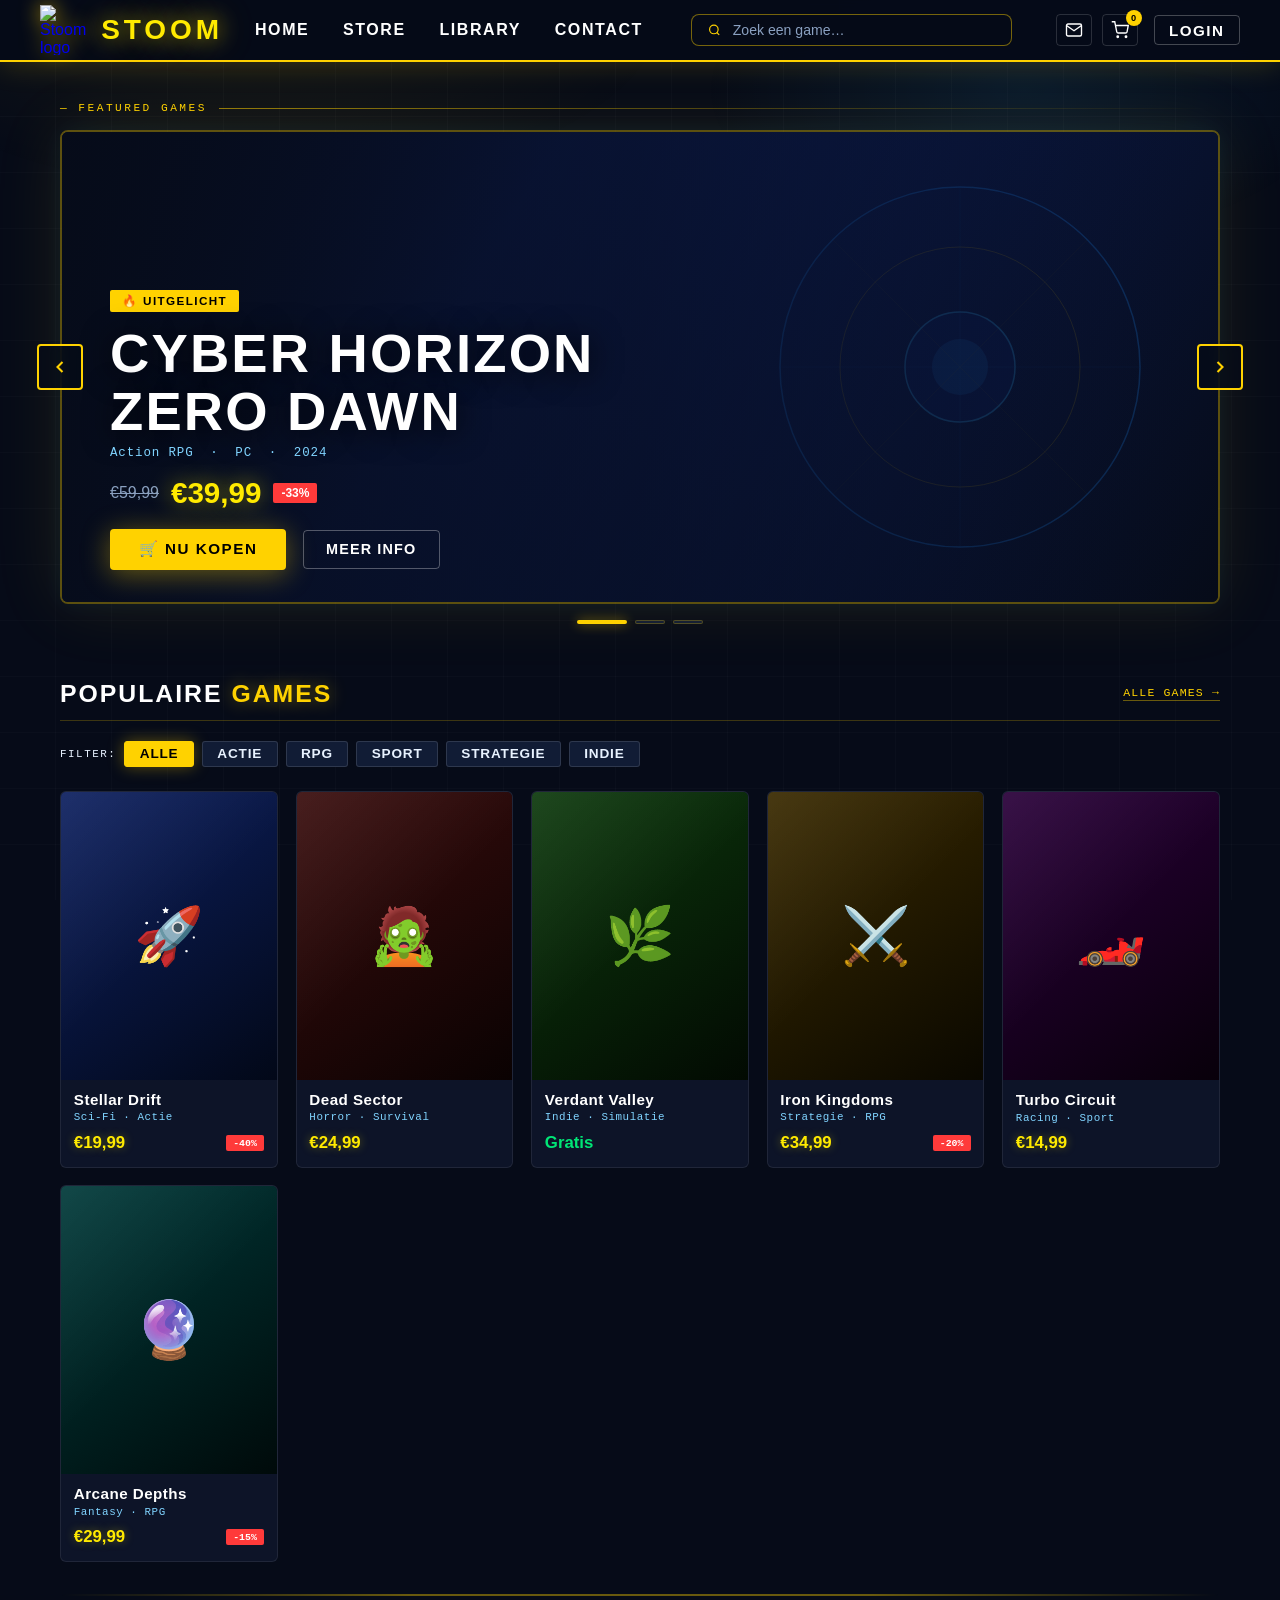
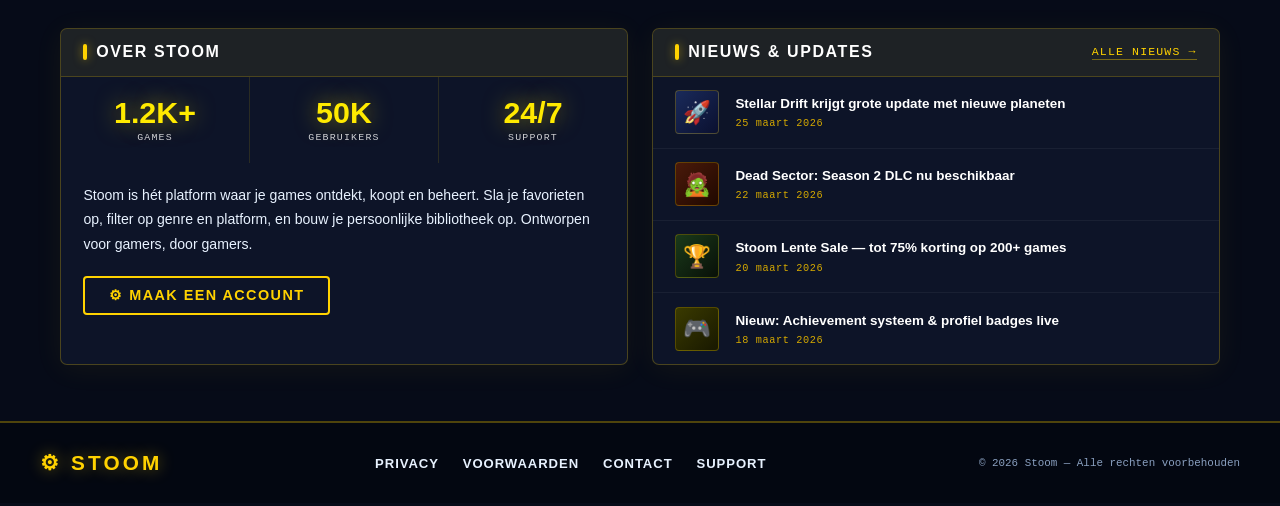
==== backend/public/index.html @ c9457414 "fixed it all" ====
﻿<!DOCTYPE html>
<html lang="nl">
<head>
  <meta charset="UTF-8" />
  <meta name="viewport" content="width=device-width, initial-scale=1.0" />
  <title>Stoom – Game Marketplace</title>
  <link rel="stylesheet" href="css/style.css" />
  
</head>
<body>


<nav>
  
  <div class="nav-top">
    <div class="nav-left">
      <a href="#" class="nav-logo">
        <img src="css/betere-stoom.png" alt="Stoom logo" class="logo-icon" />
        <span class="logo-text">Stoom</span>
      </a>

      <div class="nav-links">
        <a href="index.html" class="active">Home</a>
        <a href="store.html">Store</a>
        <a href="library.html">Library</a>
        <a href="contact.html">Contact</a>
      </div>
    </div>

    <div class="nav-search">
      <svg width="14" height="14" viewBox="0 0 24 24" fill="none" stroke="#ffd200" stroke-width="2.2">
        <circle cx="11" cy="11" r="8"/><line x1="21" y1="21" x2="16.65" y2="16.65"/>
      </svg>
      <input type="text" placeholder="Zoek een game…" />
    </div>

    <div class="nav-right">
      <div class="nav-icons">
        <button class="nav-icon-btn" title="Berichten">
          <svg width="18" height="18" viewBox="0 0 24 24" fill="none" stroke="currentColor" stroke-width="1.8">
            <path d="M4 4h16c1.1 0 2 .9 2 2v12c0 1.1-.9 2-2 2H4c-1.1 0-2-.9-2-2V6c0-1.1.9-2 2-2z"/>
            <polyline points="22,6 12,13 2,6"/>
          </svg>
        </button>
        <button class="nav-icon-btn" title="Winkelwagen">
          <svg width="18" height="18" viewBox="0 0 24 24" fill="none" stroke="currentColor" stroke-width="1.8">
            <circle cx="9" cy="21" r="1"/><circle cx="20" cy="21" r="1"/>
            <path d="M1 1h4l2.68 13.39a2 2 0 0 0 2 1.61h9.72a2 2 0 0 0 2-1.61L23 6H6"/>
          </svg>
          <span class="cart-badge">3</span>
        </button>
      </div>
      <a href="login.html" class="nav-login">Login</a>
    </div>
  </div>

  
</nav>

<!-- HERO -->
<section class="hero">
  <div class="section-eyebrow">
    <span class="eyebrow-text">— Featured games</span>
    <span class="eyebrow-line"></span>
  </div>

  <div class="carousel-wrap">
    <button class="carousel-arrow left" id="prevBtn">
      <svg width="20" height="20" viewBox="0 0 24 24" fill="none" stroke="currentColor" stroke-width="2.5"><polyline points="15 18 9 12 15 6"/></svg>
    </button>

    <div class="carousel-track">
      <!-- Slide 1 -->
      <div class="slide active">
        <div class="slide-bg s1">
          <svg class="slide-deco" width="400" height="400" viewBox="0 0 400 400">
            <circle cx="200" cy="200" r="180" stroke="#1e90ff" stroke-width="1.5" fill="none"/>
            <circle cx="200" cy="200" r="120" stroke="#ffd200" stroke-width="1" fill="none" opacity="0.5"/>
            <circle cx="200" cy="200" r="55" fill="#0d2060" stroke="#32b4ff" stroke-width="1.5"/>
            <circle cx="200" cy="200" r="28" fill="#1e90ff" opacity="0.45"/>
            <line x1="200" y1="20" x2="200" y2="380" stroke="#1e90ff" stroke-width="0.5" opacity="0.4"/>
            <line x1="20"  y1="200" x2="380" y2="200" stroke="#1e90ff" stroke-width="0.5" opacity="0.4"/>
            <line x1="73"  y1="73"  x2="327" y2="327" stroke="#ffd200" stroke-width="0.5" opacity="0.25"/>
            <line x1="327" y1="73"  x2="73"  y2="327" stroke="#ffd200" stroke-width="0.5" opacity="0.25"/>
          </svg>
        </div>
        <div class="slide-overlay"></div>
        <div class="slide-content">
          <div class="slide-badge">🔥 Uitgelicht</div>
          <div class="slide-title">Cyber Horizon<br>Zero Dawn</div>
          <div class="slide-sub">Action RPG &nbsp;·&nbsp; PC &nbsp;·&nbsp; 2024</div>
          <div class="slide-price-row">
            <span class="price-old">€59,99</span>
            <span class="price-new">€39,99</span>
            <span class="price-badge">-33%</span>
          </div>
          <a href="#" class="btn-buy">🛒 Nu Kopen</a>
          <a href="#" class="btn-secondary">Meer info</a>
        </div>
      </div>

      <!-- Slide 2 -->
      <div class="slide">
        <div class="slide-bg s2">
          <svg class="slide-deco" width="400" height="400" viewBox="0 0 400 400">
            <polygon points="200,20 380,200 200,380 20,200" stroke="#ff4444" stroke-width="1.5" fill="none"/>
            <polygon points="200,60 340,200 200,340 60,200" stroke="#ff8888" stroke-width="1" fill="none" opacity="0.5"/>
            <circle cx="200" cy="200" r="40" fill="#3a0a0a" stroke="#ff4444" stroke-width="1.5"/>
            <circle cx="200" cy="200" r="18" fill="#cc0000" opacity="0.6"/>
          </svg>
        </div>
        <div class="slide-overlay"></div>
        <div class="slide-content">
          <div class="slide-badge" style="background:#ff4444;color:#fff">⚔️ Bestseller</div>
          <div class="slide-title">Dark Realm<br>Chronicles</div>
          <div class="slide-sub">Fantasy RPG &nbsp;·&nbsp; PC / Console &nbsp;·&nbsp; 2023</div>
          <div class="slide-price-row"><span class="price-new">€29,99</span></div>
          <a href="#" class="btn-buy" style="background:#ff4444;box-shadow:0 4px 24px rgba(255,68,68,0.45)">🛒 Bekijk Game</a>
          <a href="#" class="btn-secondary">Meer info</a>
        </div>
      </div>

      <!-- Slide 3 -->
      <div class="slide">
        <div class="slide-bg s3">
          <svg class="slide-deco" width="400" height="400" viewBox="0 0 400 400">
            <circle cx="200" cy="200" r="170" stroke="#00e676" stroke-width="1.5" fill="none" opacity="0.5"/>
            <rect x="80" y="80" width="240" height="240" rx="35" stroke="#00e676" stroke-width="1" fill="none"/>
            <circle cx="200" cy="200" r="55" fill="#0a2a0a" stroke="#00e676" stroke-width="1.5"/>
            <circle cx="200" cy="200" r="24" fill="#00c060" opacity="0.5"/>
          </svg>
        </div>
        <div class="slide-overlay"></div>
        <div class="slide-content">
          <div class="slide-badge" style="background:#00c060;color:#fff">🎮 Gratis te Spelen</div>
          <div class="slide-title">Forest<br>Legends Online</div>
          <div class="slide-sub">MMO &nbsp;·&nbsp; PC &nbsp;·&nbsp; Free to Play</div>
          <div class="slide-price-row">
            <span class="price-new" style="color:#00e676;text-shadow:0 0 22px rgba(0,230,118,0.45)">Gratis</span>
          </div>
          <a href="#" class="btn-buy" style="background:#00c060;box-shadow:0 4px 24px rgba(0,192,96,0.45)">▶ Speel Nu</a>
          <a href="#" class="btn-secondary">Meer info</a>
        </div>
      </div>
    </div>

    <button class="carousel-arrow right" id="nextBtn">
      <svg width="20" height="20" viewBox="0 0 24 24" fill="none" stroke="currentColor" stroke-width="2.5"><polyline points="9 18 15 12 9 6"/></svg>
    </button>
  </div>

  <div class="carousel-dots">
    <button class="dot active" data-i="0"></button>
    <button class="dot" data-i="1"></button>
    <button class="dot" data-i="2"></button>
  </div>
</section>

<!-- GAME GRID -->
<section class="section">
  <div class="sec-head">
    <h2 class="sec-title">Populaire <em>Games</em></h2>
    <a href="#" class="see-all">Alle games →</a>
  </div>
  <div class="filters">
    <span class="filter-label">Filter:</span>
    <button class="chip active">Alle</button>
    <button class="chip">Actie</button>
    <button class="chip">RPG</button>
    <button class="chip">Sport</button>
    <button class="chip">Strategie</button>
    <button class="chip">Indie</button>
  </div>
  <div class="game-grid">
    <a href="#" class="game-card" data-genres="Sci-Fi, Actie">
      <div class="card-art ca-1">🚀</div>
      <div class="card-info">
        <div class="card-name">Stellar Drift</div>
        <div class="card-genre">Sci-Fi · Actie</div>
        <div class="card-footer"><span class="card-price">€19,99</span><span class="card-disc">-40%</span></div>
      </div>
    </a>
    <a href="#" class="game-card" data-genres="Horror, Survival">
      <div class="card-art ca-2">🧟</div>
      <div class="card-info">
        <div class="card-name">Dead Sector</div>
        <div class="card-genre">Horror · Survival</div>
        <div class="card-footer"><span class="card-price">€24,99</span></div>
      </div>
    </a>
    <a href="#" class="game-card" data-genres="Indie, Simulatie">
      <div class="card-art ca-3">🌿</div>
      <div class="card-info">
        <div class="card-name">Verdant Valley</div>
        <div class="card-genre">Indie · Simulatie</div>
        <div class="card-footer"><span class="card-price free">Gratis</span></div>
      </div>
    </a>
    <a href="#" class="game-card" data-genres="Strategie, RPG">
      <div class="card-art ca-4">⚔️</div>
      <div class="card-info">
        <div class="card-name">Iron Kingdoms</div>
        <div class="card-genre">Strategie · RPG</div>
        <div class="card-footer"><span class="card-price">€34,99</span><span class="card-disc">-20%</span></div>
      </div>
    </a>
    <a href="#" class="game-card" data-genres="Racing, Sport">
      <div class="card-art ca-5">🏎️</div>
      <div class="card-info">
        <div class="card-name">Turbo Circuit</div>
        <div class="card-genre">Racing · Sport</div>
        <div class="card-footer"><span class="card-price">€14,99</span></div>
      </div>
    </a>
    <a href="#" class="game-card" data-genres="Fantasy, RPG">
      <div class="card-art ca-6">🔮</div>
      <div class="card-info">
        <div class="card-name">Arcane Depths</div>
        <div class="card-genre">Fantasy · RPG</div>
        <div class="card-footer"><span class="card-price">€29,99</span><span class="card-disc">-15%</span></div>
      </div>
    </a>
  </div>
</section>

<div class="divider"><hr/></div>

<!-- INFO + NEWS -->
<div class="info-section">
  <div class="panel">
    <div class="panel-head"><span class="panel-title">Over Stoom</span></div>
    <div class="stats-row">
      <div class="stat"><span class="stat-val">1.2K+</span><span class="stat-lbl">Games</span></div>
      <div class="stat"><span class="stat-val">50K</span><span class="stat-lbl">Gebruikers</span></div>
      <div class="stat"><span class="stat-val">24/7</span><span class="stat-lbl">Support</span></div>
    </div>
    <div class="intro-body">
      <p class="intro-desc">Stoom is hét platform waar je games ontdekt, koopt en beheert. Sla je favorieten op, filter op genre en platform, en bouw je persoonlijke bibliotheek op. Ontworpen voor gamers, door gamers.</p>
      <a href="#" class="btn-cta">⚙ Maak een account</a>
    </div>
  </div>

  <div class="panel">
    <div class="panel-head">
      <span class="panel-title">Nieuws & Updates</span>
      <a href="#" class="see-all">Alle nieuws →</a>
    </div>
    <ul class="news-list">
      <li class="news-item">
        <div class="news-icon ni-1">🚀</div>
        <div class="news-info"><div class="news-title">Stellar Drift krijgt grote update met nieuwe planeten</div><div class="news-date">25 maart 2026</div></div>
      </li>
      <li class="news-item">
        <div class="news-icon ni-2">🧟</div>
        <div class="news-info"><div class="news-title">Dead Sector: Season 2 DLC nu beschikbaar</div><div class="news-date">22 maart 2026</div></div>
      </li>
      <li class="news-item">
        <div class="news-icon ni-3">🏆</div>
        <div class="news-info"><div class="news-title">Stoom Lente Sale — tot 75% korting op 200+ games</div><div class="news-date">20 maart 2026</div></div>
      </li>
      <li class="news-item">
        <div class="news-icon ni-4">🎮</div>
        <div class="news-info"><div class="news-title">Nieuw: Achievement systeem & profiel badges live</div><div class="news-date">18 maart 2026</div></div>
      </li>
    </ul>
  </div>
</div>

<!-- FOOTER -->
<footer>
  <div class="foot-logo">⚙ Stoom</div>
  <div class="foot-links">
    <a href="#">Privacy</a>
    <a href="#">Voorwaarden</a>
    <a href="#">Contact</a>
    <a href="#">Support</a>
  </div>
  <div class="foot-copy">© 2026 Stoom — Alle rechten voorbehouden</div>
</footer>

<!-- PURCHASE MODAL -->
<div id="purchaseModal" class="modal">
  <div class="modal-content">
    <div class="modal-header">
      <h3>Game Kopen</h3>
      <button class="modal-close" id="modalClose">&times;</button>
    </div>
    <div class="modal-body">
      <div class="game-purchase-info">
        <div class="purchase-icon">🎮</div>
        <div class="purchase-details">
          <h4 id="purchaseGameName">Game Naam</h4>
          <p id="purchaseGameGenre">Genre</p>
          <div class="purchase-price">
            <span id="purchasePrice">€0,00</span>
          </div>
        </div>
      </div>
      <div class="purchase-confirm">
        <p>Weet je zeker dat je deze game wilt kopen?</p>
        <div class="purchase-buttons">
          <button class="btn-cancel" id="cancelPurchase">Annuleren</button>
          <button class="btn-confirm" id="confirmPurchase">🛒 Bevestigen</button>
        </div>
      </div>
    </div>
  </div>
</div>

<script src="js/app.js"></script>
<script>
// Purchase functionality
let currentGameToBuy = null;

function showPurchaseModal(gameName, gameGenre, gamePrice, gameIcon) {
  currentGameToBuy = { name: gameName, genre: gameGenre, price: gamePrice, icon: gameIcon };
  
  document.getElementById('purchaseGameName').textContent = gameName;
  document.getElementById('purchaseGameGenre').textContent = gameGenre;
  document.getElementById('purchasePrice').textContent = gamePrice;
  document.querySelector('.purchase-icon').textContent = gameIcon;
  
  document.getElementById('purchaseModal').style.display = 'flex';
}

function hidePurchaseModal() {
  document.getElementById('purchaseModal').style.display = 'none';
  currentGameToBuy = null;
}

function purchaseGame() {
  if (!currentGameToBuy) return;
  
  // Get existing purchased games from localStorage
  let purchasedGames = JSON.parse(localStorage.getItem('purchasedGames') || '[]');
  
  // Check if game is already purchased
  const alreadyPurchased = purchasedGames.some(game => game.name === currentGameToBuy.name);
  
  if (alreadyPurchased) {
    alert('Je hebt deze game al gekocht!');
    hidePurchaseModal();
    return;
  }
  
  // Add to purchased games
  purchasedGames.push({
    name: currentGameToBuy.name,
    genre: currentGameToBuy.genre,
    price: currentGameToBuy.price,
    icon: currentGameToBuy.icon,
    purchasedDate: new Date().toISOString()
  });
  
  // Save to localStorage
  localStorage.setItem('purchasedGames', JSON.stringify(purchasedGames));
  
  // Show success message
  alert(`🎉 Gefeliciteerd! "${currentGameToBuy.name}" is toegevoegd aan je bibliotheek!`);
  
  hidePurchaseModal();
  
  // Update cart badge if it exists
  updateCartBadge();
}

// Event listeners
document.addEventListener('DOMContentLoaded', function() {
  // Modal close buttons
  document.getElementById('modalClose').addEventListener('click', hidePurchaseModal);
  document.getElementById('cancelPurchase').addEventListener('click', hidePurchaseModal);
  document.getElementById('confirmPurchase').addEventListener('click', purchaseGame);
  
  // Close modal when clicking outside
  document.getElementById('purchaseModal').addEventListener('click', function(e) {
    if (e.target === this) {
      hidePurchaseModal();
    }
  });
  
  // Add click handlers to all buy buttons
  document.querySelectorAll('.btn-buy').forEach(button => {
    button.addEventListener('click', function(e) {
      e.preventDefault();
      
      // Find the game card or slide content
      const gameCard = this.closest('.game-card') || this.closest('.slide-content');
      if (!gameCard) return;
      
      const gameName = gameCard.querySelector('.card-name, .slide-title')?.textContent || 'Onbekende Game';
      const gameGenre = gameCard.querySelector('.card-genre, .slide-sub')?.textContent || 'Onbekend Genre';
      const gamePrice = gameCard.querySelector('.card-price, .price-new')?.textContent || '€0,00';
      const gameIcon = gameCard.querySelector('.card-art')?.textContent || '🎮';
      
      showPurchaseModal(gameName, gameGenre, gamePrice, gameIcon);
    });
  });
  
  // Update cart badge on page load
  updateCartBadge();
});

function updateCartBadge() {
  const purchasedGames = JSON.parse(localStorage.getItem('purchasedGames') || '[]');
  const cartBadge = document.querySelector('.cart-badge');
  if (cartBadge) {
    cartBadge.textContent = purchasedGames.length;
  }
}
</script>
</body>
</html>
---- backend/public/css/style.css ----
﻿:root {
      --bg:          #060b18;
      --panel:       #0d1428;
      --panel2:      #111c35;
      --gold:        #ffd200;
      --gold-hot:    #ffea00;
      --gold-dim:    #d4a800;
      --blue:        #32b4ff;
      --blue-hot:    #80d4ff;
      --white:       #ffffff;
      --off-white:   #e8f2ff;
      --muted:       #8aa0c0;
      --red:         #ff3a3a;
      --green:       #00e676;
    }
    *, *::before, *::after { box-sizing: border-box; margin: 0; padding: 0; }
    html { scroll-behavior: smooth; }
    body {
      font-family: 'Exo 2', sans-serif;
      background: var(--bg);
      color: var(--white);
      min-height: 100vh;
      overflow-x: hidden;
    }
    body::before {
      content: '';
      position: fixed; inset: 0; z-index: 0; pointer-events: none;
      background:
        radial-gradient(ellipse 60% 40% at 20% 0%, rgba(255,210,0,0.07) 0%, transparent 55%),
        radial-gradient(ellipse 50% 35% at 80% 10%, rgba(50,180,255,0.09) 0%, transparent 50%),
        repeating-linear-gradient(0deg,  transparent, transparent 55px, rgba(255,255,255,0.018) 55px, rgba(255,255,255,0.018) 56px),
        repeating-linear-gradient(90deg, transparent, transparent 55px, rgba(255,255,255,0.018) 55px, rgba(255,255,255,0.018) 56px);
    }

    /* NAV */
    nav {
      position: sticky; top: 0; z-index: 200;
      background: rgba(6,11,24,0.97);
      backdrop-filter: blur(16px);
      border-bottom: 2px solid var(--gold);
      box-shadow: 0 2px 30px rgba(255,210,0,0.18);
    }
    .nav-top {
      display: flex; align-items: center; justify-content: space-between;
      padding: 0 2.5rem; height: 60px; gap: 1rem;
    }
    .nav-left, .nav-right {
      display: flex; align-items: center; gap: 1rem;
    }
    .nav-logo {
      display: flex; align-items: center; gap: 0.7rem;
      text-decoration: none; flex-shrink: 0;
    }
    .logo-icon { width: 50px; height: 50px; object-fit: contain; filter: drop-shadow(0 0 10px rgba(255,210,0,0.7)); background: transparent; }
    .nav-logo img { display: block; width: 50px; height: 50px; object-fit: contain; background: transparent; }
    .logo-text {
      font-family: 'Rajdhani', sans-serif;
      font-size: 1.75rem; font-weight: 700;
      letter-spacing: 0.14em; text-transform: uppercase;
      color: var(--gold-hot);
      text-shadow: 0 0 22px rgba(255,234,0,0.65), 0 0 45px rgba(255,210,0,0.3);
    }
    .nav-links { display: flex; align-items: center; gap: 0.1rem; }
    .nav-links a {
      color: var(--white); text-decoration: none;
      font-family: 'Rajdhani', sans-serif;
      font-size: 1rem; font-weight: 600;
      letter-spacing: 0.1em; text-transform: uppercase;
      padding: 0.4rem 1rem; border-radius: 3px;
      transition: color 0.15s, background 0.15s;
    }
    .nav-links a:hover { color: var(--gold-hot); background: rgba(255,210,0,0.12); }
    .nav-search {
      display: flex; align-items: center; gap: 0.75rem;
      flex: 1 1 500px; max-width: 580px; min-width: 260px;
      margin: 0 1rem;
      background: rgba(6,11,24,0.85);
      border: 1.5px solid rgba(255,210,0,0.45);
      border-radius: 8px; padding: 0.45rem 1rem;
      transition: border-color 0.2s, box-shadow 0.2s;
    }
    .nav-search:focus-within { border-color: var(--gold); box-shadow: 0 0 0 3px rgba(255,210,0,0.12); }
    .nav-search input {
      background: none; border: none; outline: none;
      color: var(--white); font-family: 'Exo 2', sans-serif; font-size: 0.88rem; width: 100%;
    }
    .nav-search input::placeholder { color: var(--muted); }
    .nav-icons { display: flex; align-items: center; gap: 0.6rem; margin-left: 0.75rem; }
    .nav-icon-btn {
      background: none; border: 1.5px solid rgba(255,255,255,0.15);
      cursor: pointer; color: var(--white);
      padding: 0.4rem 0.5rem; border-radius: 4px;
      transition: color 0.2s, border-color 0.2s, background 0.2s;
      position: relative; display: flex; align-items: center;
    }
    .nav-icon-btn:hover { color: var(--gold-hot); border-color: var(--gold); background: rgba(255,210,0,0.09); }
    .nav-login {
      text-decoration: none;
      color: var(--white);
      font-family: 'Rajdhani', sans-serif;
      font-size: 0.95rem;
      font-weight: 700;
      letter-spacing: 0.1em;
      text-transform: uppercase;
      border: 1.5px solid rgba(255,255,255,0.25);
      border-radius: 4px;
      padding: 0.35rem 0.9rem;
      transition: color 0.15s, border-color 0.15s, background 0.15s;
    }
    .nav-login:hover { color: var(--gold-hot); border-color: var(--gold); background: rgba(255,210,0,0.12); }
    .cart-badge {
      position: absolute; top: -5px; right: -5px;
      background: var(--gold); color: #000;
      font-size: 0.58rem; font-weight: 900;
      width: 16px; height: 16px; border-radius: 50%;
      display: flex; align-items: center; justify-content: center;
    }
    .nav-bottom {
      display: flex; align-items: center;
      padding: 0 2.5rem; height: 34px; gap: 1.75rem;
      background: rgba(255,210,0,0.05);
      border-top: 1px solid rgba(255,210,0,0.18);
    }
    .nav-refresh {
      background: none; border: none; cursor: pointer;
      color: var(--gold); display: flex; align-items: center;
      transition: transform 0.5s;
    }
    .nav-refresh:hover { transform: rotate(180deg); }
    .nav-bottom a {
      color: var(--off-white); text-decoration: none;
      font-family: 'Rajdhani', sans-serif;
      font-size: 0.83rem; font-weight: 600;
      letter-spacing: 0.07em; text-transform: uppercase;
      transition: color 0.15s;
    }
    .nav-bottom a:hover { color: var(--gold); }

    /* HERO */
    .hero {
      position: relative; z-index: 1;
      max-width: 1240px; margin: 0 auto;
      padding: 2.5rem 2.5rem 1.5rem;
    }
    .section-eyebrow { display: flex; align-items: center; gap: 0.75rem; margin-bottom: 1rem; }
    .eyebrow-text {
      font-family: 'Share Tech Mono', monospace;
      font-size: 0.7rem; letter-spacing: 0.22em;
      text-transform: uppercase; color: var(--gold);
    }
    .eyebrow-line { flex: 1; height: 1px; background: linear-gradient(90deg, rgba(255,210,0,0.55), transparent); }

    .carousel-wrap { position: relative; }
    .carousel-track {
      border-radius: 8px; overflow: hidden;
      border: 2px solid rgba(255,210,0,0.35);
      box-shadow: 0 0 70px rgba(255,210,0,0.1), 0 0 25px rgba(50,180,255,0.07);
    }
    .slide { display: none; position: relative; aspect-ratio: 16/6.5; overflow: hidden; }
    .slide.active { display: block; }
    .slide-bg { position: absolute; inset: 0; }
    .s1 { background: linear-gradient(120deg, #060f2a 0%, #0d2060 35%, #060b18 100%); }
    .s2 { background: linear-gradient(120deg, #1a0a05 0%, #3a1a05 35%, #060b18 100%); }
    .s3 { background: linear-gradient(120deg, #061a0a 0%, #0a3018 35%, #060b18 100%); }
    .slide-deco {
      position: absolute; right: 5%; top: 50%;
      transform: translateY(-50%);
      opacity: 0.22; pointer-events: none;
    }
    .slide-overlay {
      position: absolute; inset: 0;
      background: linear-gradient(90deg, rgba(6,11,24,0.93) 0%, rgba(6,11,24,0.6) 50%, transparent 100%);
    }
    .slide-content { position: absolute; bottom: 0; left: 0; padding: 2rem 3rem; width: 58%; }
    .slide-badge {
      display: inline-flex; align-items: center; gap: 0.35rem;
      background: var(--gold); color: #000;
      font-family: 'Rajdhani', sans-serif;
      font-size: 0.73rem; font-weight: 700;
      letter-spacing: 0.12em; text-transform: uppercase;
      padding: 0.25rem 0.75rem; border-radius: 2px; margin-bottom: 0.85rem;
    }
    .slide-title {
      font-family: 'Rajdhani', sans-serif;
      font-size: clamp(2rem, 4.5vw, 3.4rem); font-weight: 700;
      line-height: 1.05; letter-spacing: 0.04em; text-transform: uppercase;
      color: #ffffff; text-shadow: 0 2px 30px rgba(0,0,0,0.9); margin-bottom: 0.4rem;
    }
    .slide-sub {
      font-family: 'Share Tech Mono', monospace;
      font-size: 0.78rem; color: var(--blue-hot); letter-spacing: 0.07em; margin-bottom: 1rem;
    }
    .slide-price-row { display: flex; align-items: center; gap: 0.75rem; margin-bottom: 1.2rem; }
    .price-old { font-family: 'Rajdhani', sans-serif; font-size: 1rem; color: var(--muted); text-decoration: line-through; }
    .price-new {
      font-family: 'Rajdhani', sans-serif; font-size: 1.85rem; font-weight: 700;
      color: var(--gold-hot); text-shadow: 0 0 22px rgba(255,234,0,0.55);
    }
    .price-badge { background: var(--red); color: #fff; font-family: 'Rajdhani', sans-serif; font-size: 0.75rem; font-weight: 700; padding: 0.2rem 0.5rem; border-radius: 2px; }
    .btn-buy {
      display: inline-flex; align-items: center; gap: 0.5rem;
      background: var(--gold); color: #000;
      border: none; cursor: pointer;
      font-family: 'Rajdhani', sans-serif;
      font-size: 0.95rem; font-weight: 700;
      letter-spacing: 0.1em; text-transform: uppercase;
      padding: 0.7rem 1.8rem; border-radius: 4px; text-decoration: none;
      transition: background 0.15s, box-shadow 0.15s, transform 0.1s;
      box-shadow: 0 4px 28px rgba(255,210,0,0.4);
    }
    .btn-buy:hover { background: var(--gold-hot); box-shadow: 0 6px 40px rgba(255,234,0,0.6); transform: translateY(-2px); }
    .btn-secondary {
      display: inline-flex; align-items: center; gap: 0.5rem;
      background: transparent; border: 1.5px solid rgba(255,255,255,0.3); color: #fff;
      cursor: pointer; font-family: 'Rajdhani', sans-serif;
      font-size: 0.9rem; font-weight: 600; letter-spacing: 0.08em; text-transform: uppercase;
      padding: 0.65rem 1.4rem; border-radius: 4px; text-decoration: none;
      transition: border-color 0.15s, color 0.15s, background 0.15s; margin-left: 0.75rem;
    }
    .btn-secondary:hover { border-color: var(--white); background: rgba(255,255,255,0.07); }
    .carousel-arrow {
      position: absolute; top: 50%; transform: translateY(-50%);
      background: rgba(6,11,24,0.82); border: 2px solid var(--gold);
      color: var(--gold); width: 46px; height: 46px; border-radius: 4px;
      cursor: pointer; display: flex; align-items: center; justify-content: center;
      z-index: 10; transition: all 0.15s; backdrop-filter: blur(6px);
    }
    .carousel-arrow:hover { background: var(--gold); color: #000; box-shadow: 0 0 24px rgba(255,210,0,0.45); }
    .carousel-arrow.left  { left: -23px; }
    .carousel-arrow.right { right: -23px; }
    .carousel-dots { display: flex; justify-content: center; gap: 0.5rem; margin-top: 1rem; }
    .dot {
      width: 30px; height: 4px; border-radius: 2px;
      background: var(--panel2); border: 1px solid rgba(255,210,0,0.25);
      cursor: pointer; transition: all 0.2s;
    }
    .dot.active { background: var(--gold); width: 50px; box-shadow: 0 0 12px rgba(255,210,0,0.55); }

    /* SECTION */
    .section { position: relative; z-index: 1; max-width: 1240px; margin: 0 auto; padding: 2rem 2.5rem; }

    .auth-container {
      min-height: calc(100vh - 140px);
      display: flex; align-items: center; justify-content: center;
      padding: 2rem 1rem;
    }
    .auth-card {
      width: min(440px, 100%);
      background: rgba(13, 20, 40, 0.95);
      border: 1.5px solid rgba(255, 210, 0, 0.25);
      border-radius: 10px;
      padding: 2rem;
      box-shadow: 0 10px 40px rgba(0, 0, 0, 0.45);
    }
    .auth-card h1 {
      margin-bottom: 0.6rem;
      font-family: 'Rajdhani', sans-serif;
      font-size: 2rem;
      font-weight: 800;
      color: var(--gold-hot);
      letter-spacing: 0.04em;
      text-transform: uppercase;
      text-shadow: 0 0 14px rgba(255,234,0,0.3);
    }
    .auth-card p {
      margin-bottom: 1.3rem;
      color: var(--off-white);
      font-size: 0.95rem;
      line-height: 1.5;
    }
    .auth-card label {
      display: block;
      margin-bottom: 0.36rem;
      color: var(--muted);
      font-family: 'Share Tech Mono', monospace;
      font-size: 0.78rem;
      text-transform: uppercase;
      letter-spacing: 0.12em;
    }
    .auth-input {
      width: 100%;
      font-size: 0.95rem;
      border-radius: 8px;
      padding: 0.75rem 0.85rem;
      border: 1px solid rgba(255, 210, 0, 0.2);
      background: linear-gradient(145deg, #0c1530, #10233f);
      color: var(--off-white);
      font-family: 'Exo 2', sans-serif;
      margin-bottom: 1rem;
      outline: none;
      transition: border-color 0.2s, box-shadow 0.2s, transform 0.2s;
    }
    .auth-input:focus {
      border-color: var(--gold);
      box-shadow: 0 0 0 3px rgba(255, 210, 0, 0.16);
      transform: translateY(-1px);
    }
    .auth-btn {
      width: 100%;
      border: none;
      border-radius: 5px;
      background: var(--gold);
      color: #000;
      font-family: 'Rajdhani', sans-serif;
      font-weight: 700;
      letter-spacing: 0.08em;
      text-transform: uppercase;
      padding: 0.65rem;
      cursor: pointer;
      transition: background 0.2s, transform 0.2s;
      margin-top: 0.2rem;
    }
    .auth-btn:hover { background: var(--gold-hot); transform: translateY(-1px); }
    .auth-extra { margin-top: 0.9rem; display: flex; justify-content: space-between; gap: 0.5rem; }
    .auth-extra a {
      color: var(--off-white);
      font-family: 'Share Tech Mono', monospace;
      font-size: 0.78rem;
      text-decoration: none;
      transition: color 0.15s;
    }
    .auth-extra a:hover { color: var(--gold); }

    .sec-head {
      display: flex; align-items: center; justify-content: space-between;
      margin-bottom: 1.25rem; padding-bottom: 0.75rem;
      border-bottom: 1px solid rgba(255,210,0,0.22);
    }
    .sec-title {
      font-family: 'Rajdhani', sans-serif;
      font-size: 1.55rem; font-weight: 700;
      letter-spacing: 0.08em; text-transform: uppercase; color: #ffffff;
    }
    .sec-title em { color: var(--gold); font-style: normal; text-shadow: 0 0 18px rgba(255,210,0,0.45); }
    .see-all {
      font-family: 'Share Tech Mono', monospace; font-size: 0.72rem;
      color: var(--gold); text-decoration: none; letter-spacing: 0.1em;
      text-transform: uppercase; border-bottom: 1px solid rgba(255,210,0,0.4); padding-bottom: 1px;
      transition: color 0.15s;
    }
    .see-all:hover { color: var(--gold-hot); border-color: var(--gold-hot); }

    /* FILTERS */
    .filters { display: flex; align-items: center; gap: 0.5rem; flex-wrap: wrap; margin-bottom: 1.5rem; }
    .filter-label {
      font-family: 'Share Tech Mono', monospace; font-size: 0.68rem;
      letter-spacing: 0.14em; text-transform: uppercase; color: var(--off-white);
    }
    .chip {
      background: var(--panel2); border: 1.5px solid rgba(255,255,255,0.12);
      color: var(--off-white); font-family: 'Rajdhani', sans-serif;
      font-size: 0.85rem; font-weight: 600; letter-spacing: 0.06em;
      text-transform: uppercase; padding: 0.3rem 0.9rem; border-radius: 3px;
      cursor: pointer; transition: all 0.15s;
    }
    .chip:hover { border-color: rgba(255,210,0,0.55); color: var(--gold); background: rgba(255,210,0,0.09); }
    .chip.active {
      background: var(--gold); color: #000; border-color: var(--gold);
      box-shadow: 0 0 16px rgba(255,210,0,0.35); font-weight: 700;
    }

    /* GAME GRID */
    .game-grid { display: grid; grid-template-columns: repeat(auto-fill, minmax(185px, 1fr)); gap: 1.1rem; }
    .game-card {
      background: var(--panel); border: 1.5px solid rgba(255,255,255,0.08);
      border-radius: 6px; overflow: hidden;
      cursor: pointer; text-decoration: none; color: inherit; display: block;
      transition: transform 0.2s, border-color 0.2s, box-shadow 0.2s;
    }
    .game-card:hover { transform: translateY(-5px); border-color: var(--gold); box-shadow: 0 12px 40px rgba(255,210,0,0.2); }
    .card-art {
      width: 100%; aspect-ratio: 3/4;
      display: flex; align-items: center; justify-content: center;
      font-size: 3.5rem; position: relative; overflow: hidden;
    }
    .ca-1 { background: linear-gradient(145deg, #0d2060, #020818); }
    .ca-2 { background: linear-gradient(145deg, #3a0d0d, #0a0202); }
    .ca-3 { background: linear-gradient(145deg, #0d3a0d, #020a02); }
    .ca-4 { background: linear-gradient(145deg, #3a2a00, #0a0800); }
    .ca-5 { background: linear-gradient(145deg, #2a003a, #08000a); }
    .ca-6 { background: linear-gradient(145deg, #003a3a, #000a0a); }
    .card-art::after {
      content: ''; position: absolute; inset: 0;
      background: linear-gradient(135deg, rgba(255,255,255,0.07) 0%, transparent 50%);
    }
    .card-info { padding: 0.7rem 0.8rem 0.85rem; }
    .card-name {
      font-family: 'Rajdhani', sans-serif; font-size: 0.95rem; font-weight: 700;
      color: #ffffff; letter-spacing: 0.03em;
      white-space: nowrap; overflow: hidden; text-overflow: ellipsis; margin-bottom: 0.2rem;
    }
    .card-genre { font-size: 0.68rem; color: var(--blue-hot); font-family: 'Share Tech Mono', monospace; letter-spacing: 0.05em; margin-bottom: 0.6rem; }
    .card-footer { display: flex; align-items: center; justify-content: space-between; }
    .card-price {
      font-family: 'Rajdhani', sans-serif; font-size: 1.05rem; font-weight: 700;
      color: var(--gold-hot); text-shadow: 0 0 10px rgba(255,234,0,0.35);
    }
    .card-price.free { color: var(--green); text-shadow: none; }
    .hidden { display: none !important; }
    .card-disc { background: var(--red); color: #fff; font-size: 0.62rem; font-weight: 700; padding: 0.15rem 0.45rem; border-radius: 2px; font-family: 'Share Tech Mono', monospace; }

    /* DIVIDER */
    .divider { max-width: 1240px; margin: 0 auto; padding: 0 2.5rem; }
    .divider hr { border: none; height: 2px; background: linear-gradient(90deg, transparent, var(--gold) 30%, var(--gold) 70%, transparent); opacity: 0.4; }

    /* INFO SECTION */
    .info-section {
      position: relative; z-index: 1;
      max-width: 1240px; margin: 0 auto;
      padding: 2rem 2.5rem 3.5rem;
      display: grid; grid-template-columns: 1fr 1fr; gap: 1.5rem;
    }
    .panel {
      background: var(--panel);
      border: 1.5px solid rgba(255,210,0,0.25);
      border-radius: 7px; overflow: hidden;
      box-shadow: 0 4px 30px rgba(255,210,0,0.06);
    }
    .panel-head {
      display: flex; align-items: center; justify-content: space-between;
      padding: 0.9rem 1.4rem;
      background: rgba(255,210,0,0.07);
      border-bottom: 1px solid rgba(255,210,0,0.2);
    }
    .panel-title {
      font-family: 'Rajdhani', sans-serif; font-size: 1rem; font-weight: 700;
      letter-spacing: 0.1em; text-transform: uppercase; color: #ffffff;
      display: flex; align-items: center; gap: 0.55rem;
    }
    .panel-title::before {
      content: ''; width: 4px; height: 1em;
      background: var(--gold); border-radius: 2px;
      box-shadow: 0 0 10px rgba(255,210,0,0.55);
    }
    .stats-row { display: grid; grid-template-columns: repeat(3,1fr); gap: 1px; background: rgba(255,210,0,0.12); }
    .stat { background: var(--panel); text-align: center; padding: 1.25rem 0.5rem; }
    .stat-val {
      display: block; font-family: 'Rajdhani', sans-serif; font-size: 1.9rem; font-weight: 700;
      color: var(--gold-hot); text-shadow: 0 0 22px rgba(255,234,0,0.5); line-height: 1;
    }
    .stat-lbl {
      font-family: 'Share Tech Mono', monospace; font-size: 0.62rem; letter-spacing: 0.12em;
      text-transform: uppercase; color: #ffffff; opacity: 0.8; margin-top: 0.3rem; display: block;
    }
    .intro-body { padding: 1.25rem 1.4rem; }
    .intro-desc { font-size: 0.88rem; line-height: 1.75; color: var(--off-white); margin-bottom: 1.2rem; }
    .btn-cta {
      display: inline-flex; align-items: center; gap: 0.5rem;
      background: transparent; border: 2px solid var(--gold); color: var(--gold);
      font-family: 'Rajdhani', sans-serif; font-size: 0.9rem; font-weight: 700;
      letter-spacing: 0.1em; text-transform: uppercase;
      padding: 0.6rem 1.5rem; border-radius: 4px; text-decoration: none; cursor: pointer;
      transition: all 0.15s;
    }
    .btn-cta:hover { background: var(--gold); color: #000; box-shadow: 0 0 26px rgba(255,210,0,0.45); }
    .news-list { list-style: none; }
    .news-item {
      display: flex; gap: 1rem; align-items: center;
      padding: 0.85rem 1.4rem;
      border-bottom: 1px solid rgba(255,255,255,0.05);
      cursor: pointer; transition: background 0.15s;
    }
    .news-item:hover { background: rgba(255,210,0,0.06); }
    .news-item:last-child { border-bottom: none; }
    .news-icon {
      width: 44px; height: 44px; border-radius: 4px; flex-shrink: 0;
      display: flex; align-items: center; justify-content: center; font-size: 1.4rem;
      border: 1px solid rgba(255,210,0,0.25);
    }
    .ni-1 { background: linear-gradient(135deg, #1a2a5a, #0a1030); }
    .ni-2 { background: linear-gradient(135deg, #4a1a0a, #200800); }
    .ni-3 { background: linear-gradient(135deg, #1a3a1a, #081008); }
    .ni-4 { background: linear-gradient(135deg, #3a3a00, #181800); }
    .news-info { flex: 1; min-width: 0; }
    .news-title {
      font-family: 'Exo 2', sans-serif; font-size: 0.84rem; font-weight: 600;
      color: #ffffff; line-height: 1.35;
      white-space: nowrap; overflow: hidden; text-overflow: ellipsis; margin-bottom: 0.25rem;
    }
    .news-date { font-family: 'Share Tech Mono', monospace; font-size: 0.64rem; color: var(--gold-dim); letter-spacing: 0.06em; }

    /* FOOTER */
    footer {
      position: relative; z-index: 1;
      background: rgba(4,8,18,0.98);
      border-top: 2px solid rgba(255,210,0,0.3);
      padding: 1.75rem 2.5rem;
      display: flex; align-items: center; justify-content: space-between;
    }
    .foot-logo {
      font-family: 'Rajdhani', sans-serif; font-size: 1.3rem; font-weight: 700;
      letter-spacing: 0.15em; text-transform: uppercase;
      color: var(--gold); text-shadow: 0 0 16px rgba(255,210,0,0.45);
    }
    .foot-links { display: flex; gap: 1.5rem; }
    .foot-links a {
      color: var(--off-white); text-decoration: none;
      font-family: 'Rajdhani', sans-serif; font-size: 0.82rem; font-weight: 600;
      letter-spacing: 0.07em; text-transform: uppercase; transition: color 0.15s;
    }
    .foot-links a:hover { color: var(--gold); }
    .foot-copy { font-family: 'Share Tech Mono', monospace; font-size: 0.68rem; color: var(--muted); }

    /* SCROLLBAR */
    ::-webkit-scrollbar { width: 6px; }
    ::-webkit-scrollbar-track { background: var(--bg); }
    ::-webkit-scrollbar-thumb { background: rgba(255,210,0,0.35); border-radius: 3px; }
    ::-webkit-scrollbar-thumb:hover { background: var(--gold); }

    /* ANIMATIONS */
    @keyframes fadeUp { from { opacity: 0; transform: translateY(20px); } to { opacity: 1; transform: translateY(0); } }
    @keyframes pulseGold {
      0%,100% { box-shadow: 0 0 70px rgba(255,210,0,0.08), 0 0 25px rgba(50,180,255,0.06); }
      50%      { box-shadow: 0 0 100px rgba(255,210,0,0.15), 0 0 40px rgba(50,180,255,0.1); }
    }
    .hero { animation: fadeUp 0.55s ease both; }
    .carousel-track { animation: pulseGold 5s ease-in-out infinite; }
    .game-card:nth-child(1) { animation: fadeUp 0.5s 0.05s ease both; }
    .game-card:nth-child(2) { animation: fadeUp 0.5s 0.10s ease both; }
    .game-card:nth-child(3) { animation: fadeUp 0.5s 0.15s ease both; }
    .game-card:nth-child(4) { animation: fadeUp 0.5s 0.20s ease both; }
    .game-card:nth-child(5) { animation: fadeUp 0.5s 0.25s ease both; }
    .game-card:nth-child(6) { animation: fadeUp 0.5s 0.30s ease both; }

    @media (max-width: 900px) { .nav-search { display: none; } .info-section { grid-template-columns: 1fr; } }
    @media (max-width: 680px) {
      .game-grid { grid-template-columns: repeat(auto-fill, minmax(150px, 1fr)); }
      .slide-content { width: 85%; padding: 1.25rem 1.5rem; }
      .carousel-arrow.left { left: 6px; } .carousel-arrow.right { right: 6px; }
      footer { flex-direction: column; gap: 1rem; text-align: center; }
    }

/* MODAL STYLES */
.modal {
  display: none;
  position: fixed;
  z-index: 1000;
  left: 0;
  top: 0;
  width: 100%;
  height: 100%;
  background-color: rgba(0, 0, 0, 0.8);
  backdrop-filter: blur(4px);
}

.modal-content {
  background: var(--panel);
  border: 2px solid var(--gold);
  border-radius: 8px;
  margin: 15% auto;
  padding: 2rem;
  width: 90%;
  max-width: 400px;
  box-shadow: 0 10px 40px rgba(255, 210, 0, 0.3);
  animation: modalFadeIn 0.3s ease-out;
}

@keyframes modalFadeIn {
  from { opacity: 0; transform: scale(0.9) translateY(-20px); }
  to { opacity: 1; transform: scale(1) translateY(0); }
}

.modal-header {
  text-align: center;
  margin-bottom: 1.5rem;
}

.modal-header h3 {
  font-family: 'Rajdhani', sans-serif;
  font-size: 1.5rem;
  font-weight: 700;
  color: var(--gold-hot);
  text-transform: uppercase;
  letter-spacing: 0.1em;
  margin-bottom: 0.5rem;
}

.modal-close {
  position: absolute;
  top: 1rem;
  right: 1rem;
  background: none;
  border: none;
  font-size: 1.5rem;
  color: var(--white);
  cursor: pointer;
  padding: 0.5rem;
  border-radius: 4px;
  transition: background 0.2s;
}

.modal-close:hover {
  background: rgba(255, 255, 255, 0.1);
}

.modal-body {
  text-align: center;
  margin-bottom: 2rem;
}

.game-purchase-info {
  display: flex;
  align-items: center;
  gap: 1rem;
  background: rgba(255, 210, 0, 0.05);
  border: 1px solid rgba(255, 210, 0, 0.2);
  border-radius: 6px;
  padding: 1rem;
  margin-bottom: 1rem;
}

.purchase-icon {
  font-size: 2rem;
}

.purchase-details h4 {
  font-family: 'Rajdhani', sans-serif;
  font-size: 1.1rem;
  font-weight: 700;
  color: #ffffff;
  margin-bottom: 0.5rem;
}

.purchase-details p {
  color: var(--off-white);
  font-size: 0.9rem;
  margin-bottom: 0.5rem;
}

.purchase-price {
  font-family: 'Rajdhani', sans-serif;
  font-size: 1.2rem;
  font-weight: 700;
  color: var(--gold-hot);
}

.purchase-confirm p {
  color: var(--off-white);
  font-size: 0.95rem;
  margin-bottom: 1rem;
}

.purchase-buttons {
  display: flex;
  gap: 1rem;
  justify-content: center;
}

.btn-confirm, .btn-cancel {
  padding: 0.75rem 1.5rem;
  border: none;
  border-radius: 4px;
  font-family: 'Rajdhani', sans-serif;
  font-size: 0.9rem;
  font-weight: 700;
  letter-spacing: 0.1em;
  text-transform: uppercase;
  cursor: pointer;
  transition: all 0.15s;
}

.btn-confirm {
  background: var(--gold);
  color: #000;
  box-shadow: 0 4px 20px rgba(255, 210, 0, 0.4);
}

.btn-confirm:hover {
  background: var(--gold-hot);
  box-shadow: 0 6px 30px rgba(255, 234, 0, 0.6);
  transform: translateY(-2px);
}

.btn-cancel {
  background: transparent;
  border: 2px solid rgba(255, 255, 255, 0.3);
  color: var(--off-white);
}

.btn-cancel:hover {
  border-color: var(--white);
  background: rgba(255, 255, 255, 0.07);
}

/* INSTALLED GAMES STYLES */
.installed-games-grid {
  display: grid;
  grid-template-columns: repeat(auto-fill, minmax(200px, 1fr));
  gap: 1.2rem;
  margin-top: 2rem;
}

.installed-game-card {
  background: var(--panel);
  border: 1.5px solid rgba(255, 255, 255, 0.08);
  border-radius: 6px;
  overflow: hidden;
  text-decoration: none;
  color: inherit;
  display: block;
  transition: transform 0.2s, border-color 0.2s, box-shadow 0.2s;
  position: relative;
}

.installed-game-card:hover {
  transform: translateY(-3px);
  border-color: var(--gold);
  box-shadow: 0 8px 30px rgba(255, 210, 0, 0.15);
}

.installed-game-art {
  width: 100%;
  aspect-ratio: 3/4;
  display: flex;
  align-items: center;
  justify-content: center;
  font-size: 3rem;
  position: relative;
  overflow: hidden;
  background: linear-gradient(145deg, #0d2060, #020818);
}

.installed-game-art::after {
  content: '';
  position: absolute;
  inset: 0;
  background: linear-gradient(135deg, rgba(255, 255, 255, 0.07) 0%, transparent 50%);
}

.installed-game-info {
  padding: 0.8rem;
}

.installed-game-name {
  font-family: 'Rajdhani', sans-serif;
  font-size: 1rem;
  font-weight: 700;
  color: #ffffff;
  letter-spacing: 0.03em;
  margin-bottom: 0.3rem;
  white-space: nowrap;
  overflow: hidden;
  text-overflow: ellipsis;
}

.installed-game-genre {
  font-size: 0.7rem;
  color: var(--blue-hot);
  font-family: 'Share Tech Mono', monospace;
  letter-spacing: 0.05em;
  margin-bottom: 0.5rem;
}

.installed-game-status {
  display: inline-flex;
  align-items: center;
  gap: 0.3rem;
  background: var(--green);
  color: #000;
  font-family: 'Share Tech Mono', monospace;
  font-size: 0.65rem;
  font-weight: 700;
  letter-spacing: 0.08em;
  text-transform: uppercase;
  padding: 0.2rem 0.5rem;
  border-radius: 3px;
}

.btn-play {
  display: inline-flex;
  align-items: center;
  gap: 0.4rem;
  background: var(--gold);
  color: #000;
  border: none;
  cursor: pointer;
  font-family: 'Rajdhani', sans-serif;
  font-size: 0.85rem;
  font-weight: 700;
  letter-spacing: 0.08em;
  text-transform: uppercase;
  padding: 0.5rem 1rem;
  border-radius: 4px;
  text-decoration: none;
  transition: background 0.15s, box-shadow 0.15s, transform 0.1s;
  box-shadow: 0 3px 20px rgba(255, 210, 0, 0.3);
  margin-top: 0.5rem;
}

.btn-play:hover {
  background: var(--gold-hot);
  box-shadow: 0 5px 30px rgba(255, 234, 0, 0.5);
  transform: translateY(-1px);
}

@media (max-width: 680px) {
  .modal-content {
    margin: 20% auto;
    padding: 1.5rem;
    max-width: 350px;
  }

  .modal-title {
    font-size: 1.3rem;
  }

  .installed-games-grid {
    grid-template-columns: repeat(auto-fill, minmax(160px, 1fr));
  }

  .installed-game-name {
    font-size: 0.9rem;
  }
}
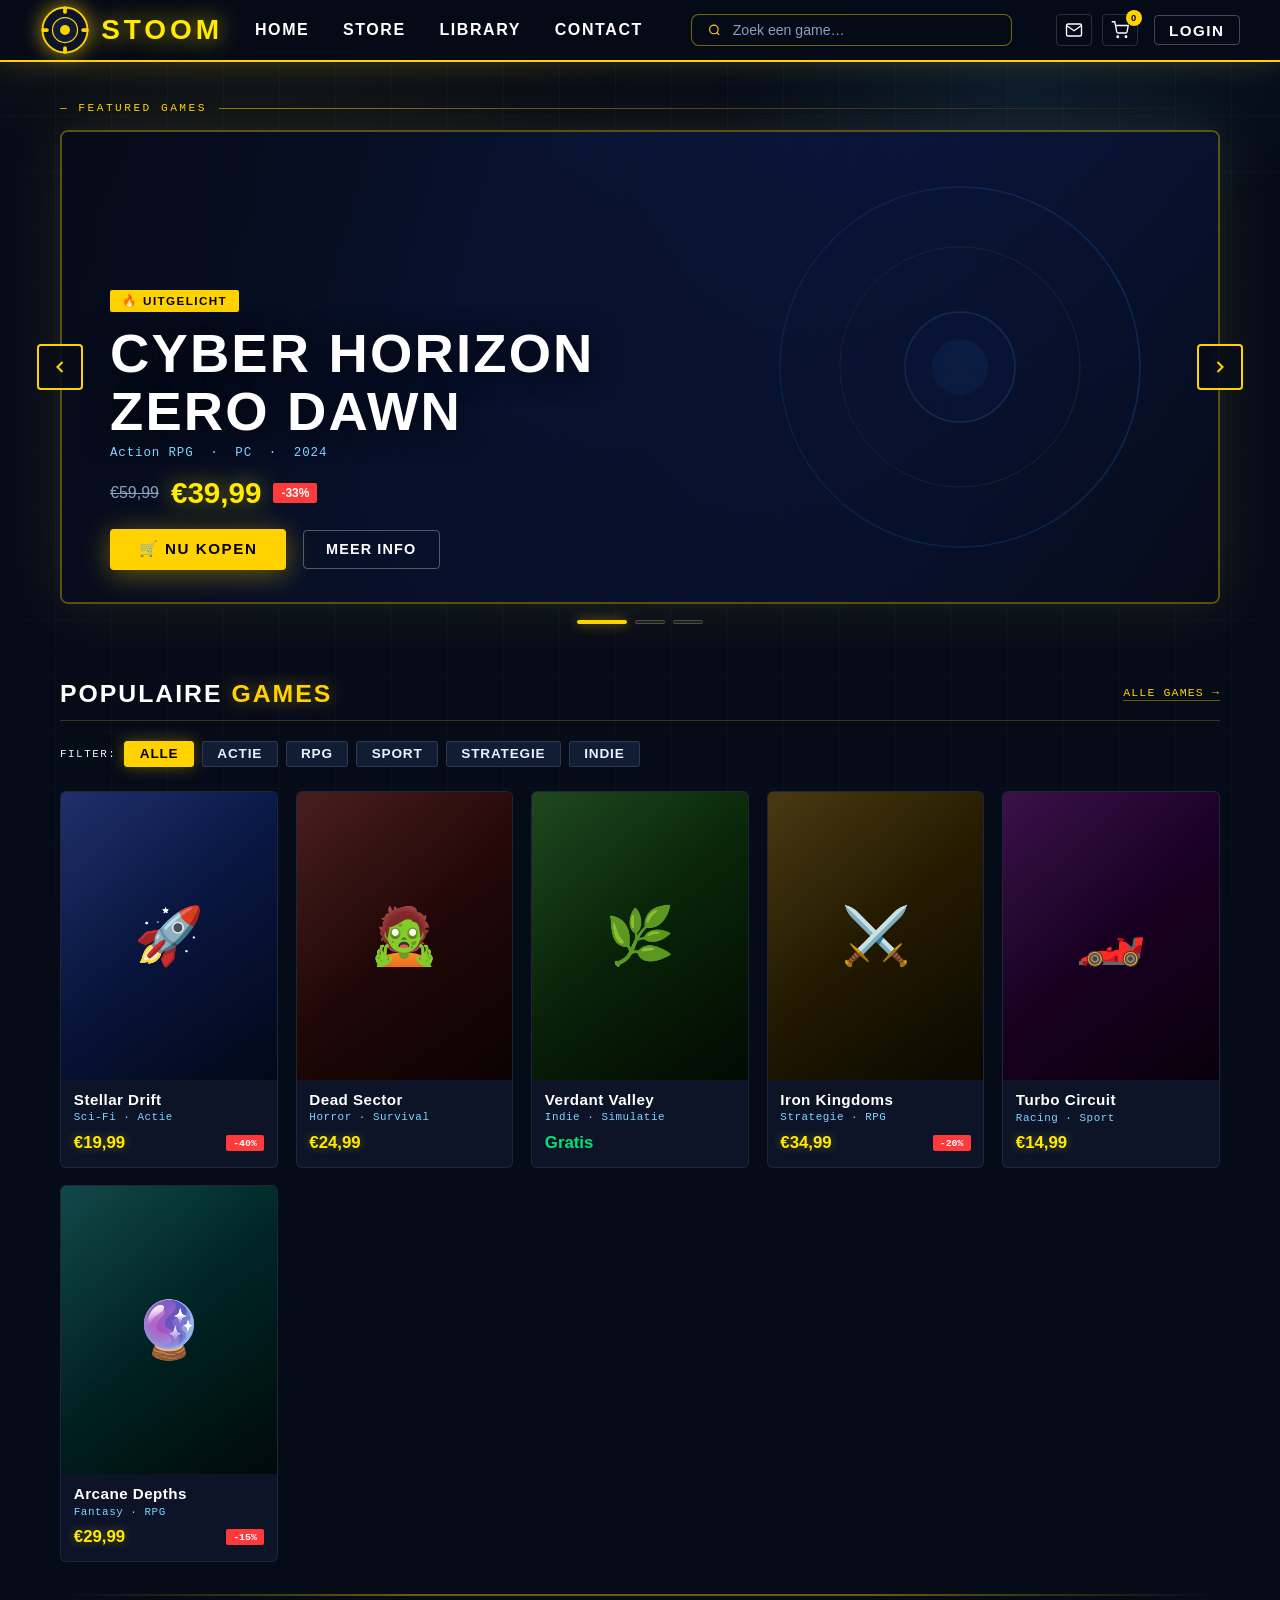
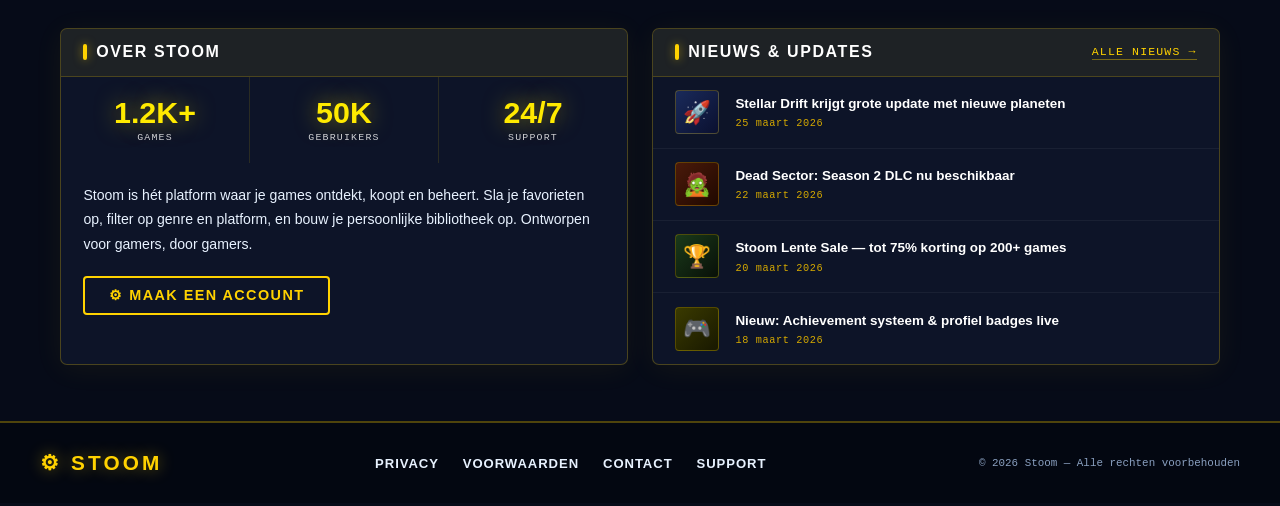
==== commit 29ce763c: "finsihed" ====
--- a/backend/public/index.html
+++ b/backend/public/index.html
@@ -15,15 +15,25 @@
   <div class="nav-top">
     <div class="nav-left">
       <a href="#" class="nav-logo">
-        <img src="css/betere-stoom.png" alt="Stoom logo" class="logo-icon" />
+<svg width="50" height="50" viewBox="0 0 40 40" class="logo-icon">
+  <circle cx="20" cy="20" r="18" fill="#0d1428" stroke="#ffd200" stroke-width="1.5"/>
+  <circle cx="20" cy="20" r="10" fill="#111c35" stroke="#ffd200" stroke-width="1"/>
+  <circle cx="20" cy="20" r="4" fill="#ffd200"/>
+  <rect x="18.5" y="1"  width="3" height="6" rx="1.5" fill="#ffd200"/>
+  <rect x="18.5" y="33" width="3" height="6" rx="1.5" fill="#ffd200"/>
+  <rect x="1"  y="18.5" width="6" height="3" rx="1.5" fill="#ffd200"/>
+  <rect x="33" y="18.5" width="6" height="3" rx="1.5" fill="#ffd200"/>
+</svg>
+
         <span class="logo-text">Stoom</span>
       </a>
 
       <div class="nav-links">
-        <a href="index.html" class="active">Home</a>
-        <a href="store.html">Store</a>
-        <a href="library.html">Library</a>
-        <a href="contact.html">Contact</a>
+        <a href="index.php" class="active">Home</a>
+        <a href="store.php">Store</a>
+        <a href="library.php">Library</a>
+        <a href="contact.php">Contact</a>
+
       </div>
     </div>
 
@@ -50,7 +60,8 @@
           <span class="cart-badge">3</span>
         </button>
       </div>
-      <a href="login.html" class="nav-login">Login</a>
+      <a href="login.php" class="nav-login">Login</a>
+
     </div>
   </div>
 
